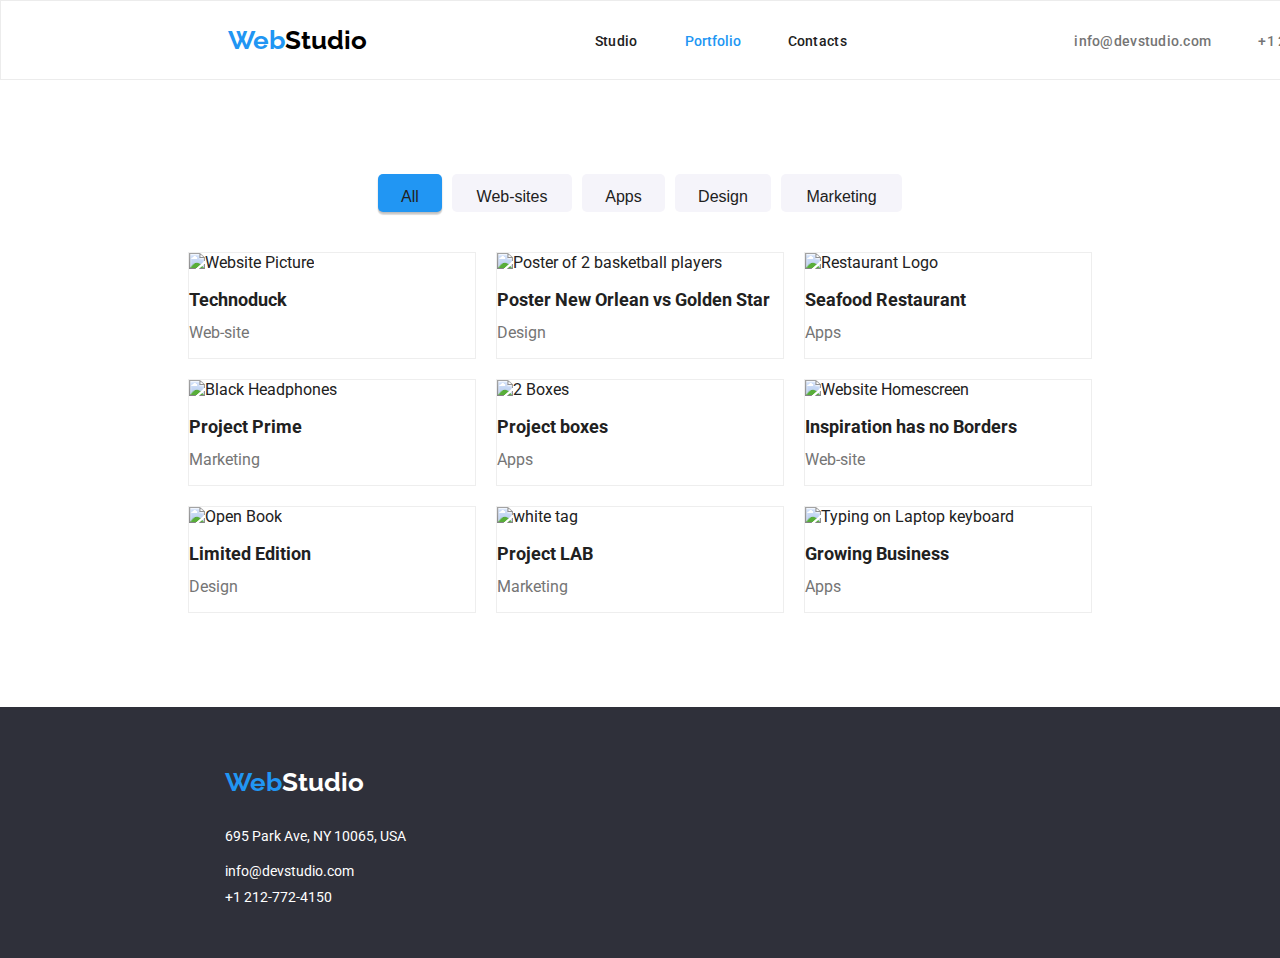
==== portofolio.html @ d912b04d "SWDRFV" ====
<!DOCTYPE html>
<html lang="en">
  <head>
    <meta charset="UTF-8" />
    <meta name="viewport" content="width=device-width, initial-scale=1.0" />
    <title>Portfolio</title>
    <link rel="stylesheet"href="./index.html"/>
    <link rel="preconnect" href="https://fonts.googleapis.com" />
    <link rel="preconnect" href="https://fonts.gstatic.com" crossorigin />
    <link
      href="https://fonts.googleapis.com/css2?family=Raleway:wght@700&family=Roboto:wght@400;500;700;900&display=swap"
      rel="stylesheet"
    />
 
    <link rel="stylesheet"href="./modern-normalize.css"/>
    <link rel="stylesheet" href="./css/styles.css" />
  </head>
  <body class="container">
    <!--Header-->
    <header class="border-header">
      <!--Logo home link-->
      <a href="index.html" class="logo"
        ><span class="logo-color">Web</span>Studio</a
      >
      <!--Website Navigation-->
      <nav>
        <ul class="header-links">
          <li><a href="./index.html" class="link2">Studio</a></li>
          <li><a href="./portfolio.html" class="link1">Portfolio</a></li>
          <li><a class="link2">Contacts</a></li>
        </ul>
      </nav>
      <!--Link to Contacts-->
      <ul class="header-contacts">
        <li class="contacts-list">
          <a href="mailto:info@devstudio.com" class="contacts2"
            >info@devstudio.com</a
          >
        </li>
        <li>
          <a href="tel:+12127724150" class="contacts2">+1 212-772-4150</a>
        </li>
      </ul>
    </header>
    <!--Main Section-->
    <main>
      <!--Buttons Section-->
     <div class="section">
        <ul class="button-list">
          <li><button type="button" class="button button-all">All</button></li>
          <li>
            <button type="button" class="button button-web-sites">
              Web-sites
            </button>
          </li>
          <li>
            <button type="button" class="button button-apps">Apps</button>
          </li>
          <li>
            <button type="button" class="button button-design">Design</button>
          </li>
          <li>
            <button type="button" class="button button-marketing">
              Marketing
            </button>
          </li>
        </ul>
      </div>
      <!--All Projects-->
     
      <div class="projects-list">
        <ul class="project">
          <li>
            <img
              width="370"
              height="294"
              src="images/img (1)squooshoptimized.jpg"
              alt="Website Picture"
            />
            <div class="left">
            <h3 class="project-title">Technoduck</h3>
            <p class="project-type">Web-site</p>
          </div>
          </li>
        </ul>

        <ul class="project">
          <li>
            <img
              width="370"
              height="294"
              src="images/img (2)squooshoptimized.jpg"
              alt="Poster of 2 basketball players"
            />
            <div class="left">
            <h3 class="project-title">Poster New Orlean vs Golden Star</h3>
            <p class="project-type">Design</p>
          </div>
          </li>
        </ul>

        <ul class="project">
          <li>
            <img
              width="370"
              height="294"
              src="images/img (3)squooshoptimized.jpg"
              alt="Restaurant Logo"
            />

            <div class="left">
            <h3 class="project-title">Seafood Restaurant</h3>
            <p class="project-type">Apps</p>
          </div>
          </li>
       
        </ul>
        <ul class="project">
          <li>
            <img
              width="370"
              height="294"
              src="images/img (4)squooshoptimized.jpg"
              alt="Black Headphones"
            />
            <div class="left">
            <h3 class="project-title">Project Prime</h3>
            <p class="project-type">Marketing</p>
          </div>
          
          </li>

        </ul>
        <ul class="project">
          <li>
            <img
              width="370"
              height="294"
              src="images/img (5)squooshoptimized.jpg"
              alt="2 Boxes"
            />
            <div class="left">
            <h3 class="project-title">Project boxes</h3>
            <p class="project-type">Apps</p>
          </div>
          </li>
        </ul>
        <ul class="project">
          <li>
            <img
              width="370"
              height="294"
              src="images/img (6)squooshoptimized.jpg"
              alt="Website Homescreen"
            />
            <div class="left">
            <h3 class="project-title">Inspiration has no Borders</h3>
            <p class="project-type">Web-site</p>
          </div>
          </li>
        </ul>
        <ul class="project">
          <li>
            <img
              width="370"
              height="294"
              src="images/img (7)squooshoptimized.jpg"
              alt="Open Book"
            />
            <div class="left">
            <h3 class="project-title">Limited Edition</h3>
            <p class="project-type">Design</p>
          </div>
          </li>
        </ul>
        <ul class="project">
          <li>
            <img
              width="370"
              height="294"
              src="images/img (8)squooshoptimized.jpg"
              alt="white tag"
            />
            <div class="left">
            <h3 class="project-title">Project LAB</h3>
            <p class="project-type">Marketing</p>
          </div>
          </li>
        </ul>
        <ul class="project">
          <li>
            <img
              width="370"
              height="294"
              src="images/img(9)squooshoptimized.jpg"
              alt="Typing on Laptop keyboard"
            />
            <div class="left">
            <h3 class="project-title">Growing Business</h3>
            <p class="project-type">Apps</p>
          </div>
          </li>
        </ul>
      </div>
    
    </main>
    <footer class="footer">
      <a href="index.html" class="logo"
        ><span class="logo-color">Web</span
        ><span class="logo-second-color">Studio</span></a
      >
      <!--Adress-->
      <address>
        <ul class="footer-contacts">
          <li class="footer-location">
            <a
              href="https://www.google.com/maps/place/695+Park+Ave,+New+York,+NY+10065,+USA/@40.7688994,-73.9676005,17z/data=!3m1!4b1!4m6!3m5!1s0x89c258ebe8836e8f:0xa007c44e7c4aa0eb!8m2!3d40.7688994!4d-73.9650256!16s%2Fg%2F11c250btd8?entry=ttu"
              class="adress location"
              >695 Park Ave, NY 10065, USA</a
            >
          </li>
          <li>
            <a href="mailto:info@devstudio.com" class="adress"
              >info@devstudio.com</a
            >
          </li>
          <li>
            <a href="tel:+12127724150" class="adress">+1 212-772-4150</a>
          </li>
        </ul>
      </address>
    </footer>
  </body>
</html>
---- css/styles.css ----
*{
    margin: 0;
    padding: 0;
    box-sizing: border-box;
  }
  .container{
    width: 100%;}
  
  :root {
      --title-color: #212121;
      --text-color: #757575;
      --background-color: #ffffff;
      --brand-color: #2196f3;
    }
    .border-header {
      border: 1px solid #ececec;
      display:flex;
      place-items: center;
      width: 1600px;
       height: 80px;
       flex-shrink: 0;
       justify-content: space-evenly;
       
    }
    /*logo*/
    .logo {
      text-decoration: none;
      color: #000;
      font-family: "Raleway";
      font-weight: 700;
      font-size: 26px;
      line-height: 1.18;
      letter-spacing: 3%;
      
  
      
    }
    .logo-color {
      color: var(--brand-color);
    }
    .logo-second-color {
      color: var(--background-color);
    }
    
    /*Body*/
    body {
      font-family: "Roboto", sans-serif;
      background-color: var(--background-color);
      color: var(--title-color);
      
    }
    /*Lists*/
    .header-links, 
    .header-contacts,
   
    .qualities-list,
    .team-list,
    .button-list,
    .projects-list > ul {
      list-style: none;
      display: flex;
      gap:47px;
    }
    
    .footer-contacts{list-style:none;}
    
    /*Links*/
    .link1 {
      text-decoration:none;
      color: var(--title-color);
      font-weight: 500;
      font-size: 14px;
      line-height: 1.18;
      letter-spacing: 2%;
      color:#2196f3;
    }
   .link2{color: #212121;
    font-size: 14px;
    font-family: Roboto;
    font-style: normal;
    font-weight: 500;
    line-height: normal;
    letter-spacing: 0.28px;
    text-decoration:none;
   }
   
    
    .contacts:hover,
    .link1:hover,
    .link2:hover,
    .contacts:focus,
    .link1:focus,
    .link2:focus {
      color: var(--brand-color);
    }
    /*Contacts*/
    .contacts1 {
    
      color: #2196F3;
      font-size: 14px;
      font-family: Roboto;
      font-style: normal;
      font-weight: 500;
      line-height: normal;
      letter-spacing: 0.28px;
      text-decoration:none;
    }
    .contacts2{
      color: #757575;
  font-size: 14px;
  font-family: Roboto;
  font-style: normal;
  font-weight: 500;
  line-height: normal;
  letter-spacing: 0.28px;
  text-decoration:none;
    }
    
    /*Main Section title + button*/
    .global-title {
      background: #2F303A;
      width: 1600px;
      height: 600px;
     flex-shrink: 0;
    display:flex;
     text-align: center;
     justify-content: center;
      align-items: center;
      flex-direction: column;
   
      
    }
    .main-title {
     color: #fff;
  /*layout*/
      display: flex;
      width: 696px;
    
      justify-content: center;
      align-items: center;
      flex-shrink: 0;
      height: 120px;
      
    
    
      
      
  /*typography*/
  color: #FFF;
  text-align: center;
  font-family: Roboto;
  font-size: 44px;
  font-style: normal;
  font-weight: 900;
  line-height: 60px;
  letter-spacing: 2.64px;
  text-transform: uppercase;
     
     
    }
    .main-button {
      /*layout*/
      width: 200px;
      height: 50px;
      flex-shrink: 0;
  
      flex-direction: column;
      text-align: center;
       display: flex;
      justify-content: center;
      align-items: center;
      font-family: Roboto;
      font-size: 16px;
      font-weight: 700;
      line-height: 30px;
      letter-spacing: 0.06em;
      text-align: center;
      border-radius: 4px;
      background: #2196F3;
      box-shadow: 0px 4px 4px 0px rgba(0, 0, 0, 0.15);
      color: #FFF;
  
      
    }
    .section{
      
     padding:94px 188px 0 188px;
     
      
      
      
  
    }
  
    /*qualities*/
    .qualities-list
      {
        display: flex;
        flex-direction:row;
        flex-wrap: nowrap;
        justify-content: space-evenly;
        align-items: center;
        align-content:space-around;
        text-align:left;
        width: 1170px;
        height: 101px;
        top: 774px;
        left: 215px;
        gap: 47px;
  
      }
  
    
    .qualities-title {
      color: #212121;
  font-family: Roboto;
  font-size: 14px;
  font-style: normal;
  font-weight: 700;
  line-height: normal;
  letter-spacing: 3%;
  text-transform: uppercase;
    
    
  
    }
    .qualities-content {
      color: #757575;
      font-size: 14px;
      line-height: 1.72;
      letter-spacing: 3%;
      font-family: Roboto;
     font-style: normal;
     font-weight: 400;
  
  
    }
    
    /*What we do*/
    .images{
      margin-top:47px;
     margin-right: 25px;
   
  }
  
  
    .title-what-we-do {
      font-weight: 700;
      font-size: 36px;
      line-height: 1.18;
      letter-spacing: 3%;
      text-align: center;
     
    }
    /*Our Team*/
    .title-our-team {
      font-weight: 700;
      font-size: 36px;
      line-height: 1.18;
      letter-spacing: 3%;
      text-align: center;
    }
    .team-list {
      color: var(--title-color);
    }
    .our-team-member {
      font-weight: 500;
      font-size: 16px;
      line-height: 1.18;
      letter-spacing: 3%;
      text-align: center;
      padding-top:20px;
      padding-bottom: 15px;
    }
    .our-team-jobs {
      color: var(--text-color);
      font-size: 16px;
      line-height: 1.18;
      letter-spacing: 3%;
      text-align: center;
     
    }
    .team-member{
      
    
      margin-top:47px;
      
      text-align: center;
      
      width: 270px;
      height: 368px;
      flex-shrink: 0;
      border-radius: 0px 0px 4px 4px;
      background: #FFF;
  
  /* material shadow v1 */
  box-shadow: 0px 2px 1px 0px rgba(0, 0, 0, 0.20), 0px 1px 1px 0px rgba(0, 0, 0, 0.14), 0px 1px 3px 0px rgba(0, 0, 0, 0.12);
    }
   
    .section-bg{
     width: 1600px;
     height: 648px;
     flex-shrink: 0;
     background: #F5F4FA;
     flex-direction: column;
     text-align: center;
      display: flex;
     justify-content: center;
     align-items: center;
     margin-top: 94px;
    }
    
  
    /*Portfolio page*/
    /*Buttons*/
    .button {
      background-color: #f5f4fa;
      color: var(--title-color);
      cursor: pointer;
      font-weight: 500;
      font-size: 16px;
      line-height: 1.625;
      text-align: center;
     
    }
    
    .button-all {
      width: 64px;
      height: 38px;
      flex-shrink: 0;
  
      border-radius: 4px;
      background: #2196F3;
     
  
  /* shadow-middle */
  box-shadow: 0px 2px 2px 0px rgba(0, 0, 0, 0.12), 0px 1px 2px 0px rgba(0, 0, 0, 0.08), 0px 3px 1px 0px rgba(0, 0, 0, 0.10);
    }
    .button-web-sites {
      width: 120px;
      height: 38px;
    }
    .button-apps {
      width: 83px;
      height: 38px;
    }
    .button-design {
      width: 96px;
      height: 38px;
    }
    .button-container{
      display:flex;
      justify-content: center;
      
    }
    .button-list{
      display:flex;
      gap:10px;
      justify-content: center;
    }
    .button{
      padding:10px 20px;
      border:none;
      border-radius:5px;
    }
    .button-marketing {
      width: 121px;
      height: 38px;
    }
    .button:hover,
    .button:focus {
      background-color: var(--brand-color);
      color: var(--background-color);
    }
    /* Projects */
    
    .project {
      border: 1px solid #eee;
      display:grid;
      grid-template-columns: repeat(3,1fr);
      grid-gap:20px;
      
  
      
      
     
    }
  .left{
    text-align:left;
    display:flex;
    flex-direction: column;
    padding-top: 10px;
    padding-bottom: 10px;
  }
  
    
    .project-title {
      font-weight: 700;
      font-size: 18px;
      line-height: 2;
      letter-spacing: 6%;
     
      
  
    }
    .project-type {
      color: var(--text-color);
      font-size: 16px;
      line-height: 1.88;
      letter-spacing: 3%;
      
    }
    .projects-list{
      display:grid;
      grid-template-rows: repeat(3,1fr);
      grid-template-columns: repeat(3,1fr);
      grid-gap:20px;
  
      padding-top: 40px;
      padding-bottom: 94px;
      padding-left:188px;
      padding-right: 188px;
      
  
     
    }
   
    
    /*Footer*/
    .footer {
      background-color: #2f303a;
      width: 1600px;
      height: 251px;
      flex-shrink: 0;
      padding-left: 225px;
      padding-top: 60px;
      
    }
    .footer-contacts {
      font-size: 14px;
      line-height: 1.18;
      letter-spacing: 3%;
      padding-top: 20px;
    
      
    }
    .footer-location {
      font-size: 14px;
      line-height: 1.14;
      letter-spacing: 3%;
      padding-bottom: 10px;
     
     
    }
    /*Footer Adress*/
    .adress {
      color: rgba(255, 255, 255, 0.6);
      text-decoration: none;
      font-size: 14px;
      line-height: 1.14;
      letter-spacing: 3%;
      color: #FFF;
      font-family: Roboto;
      font-style: normal;
       font-weight: 400;
       display: flex;
       width: 207px;
       height: 16px;
       flex-direction: column;
       flex-shrink: 0;
       margin-top: 10px;
  
    }
    .location {
      color: var(--background-color);
      line-height: 1.18;
    }
    
    .adress:hover,
    .adress:focus {
      color: var(--brand-color);
    }
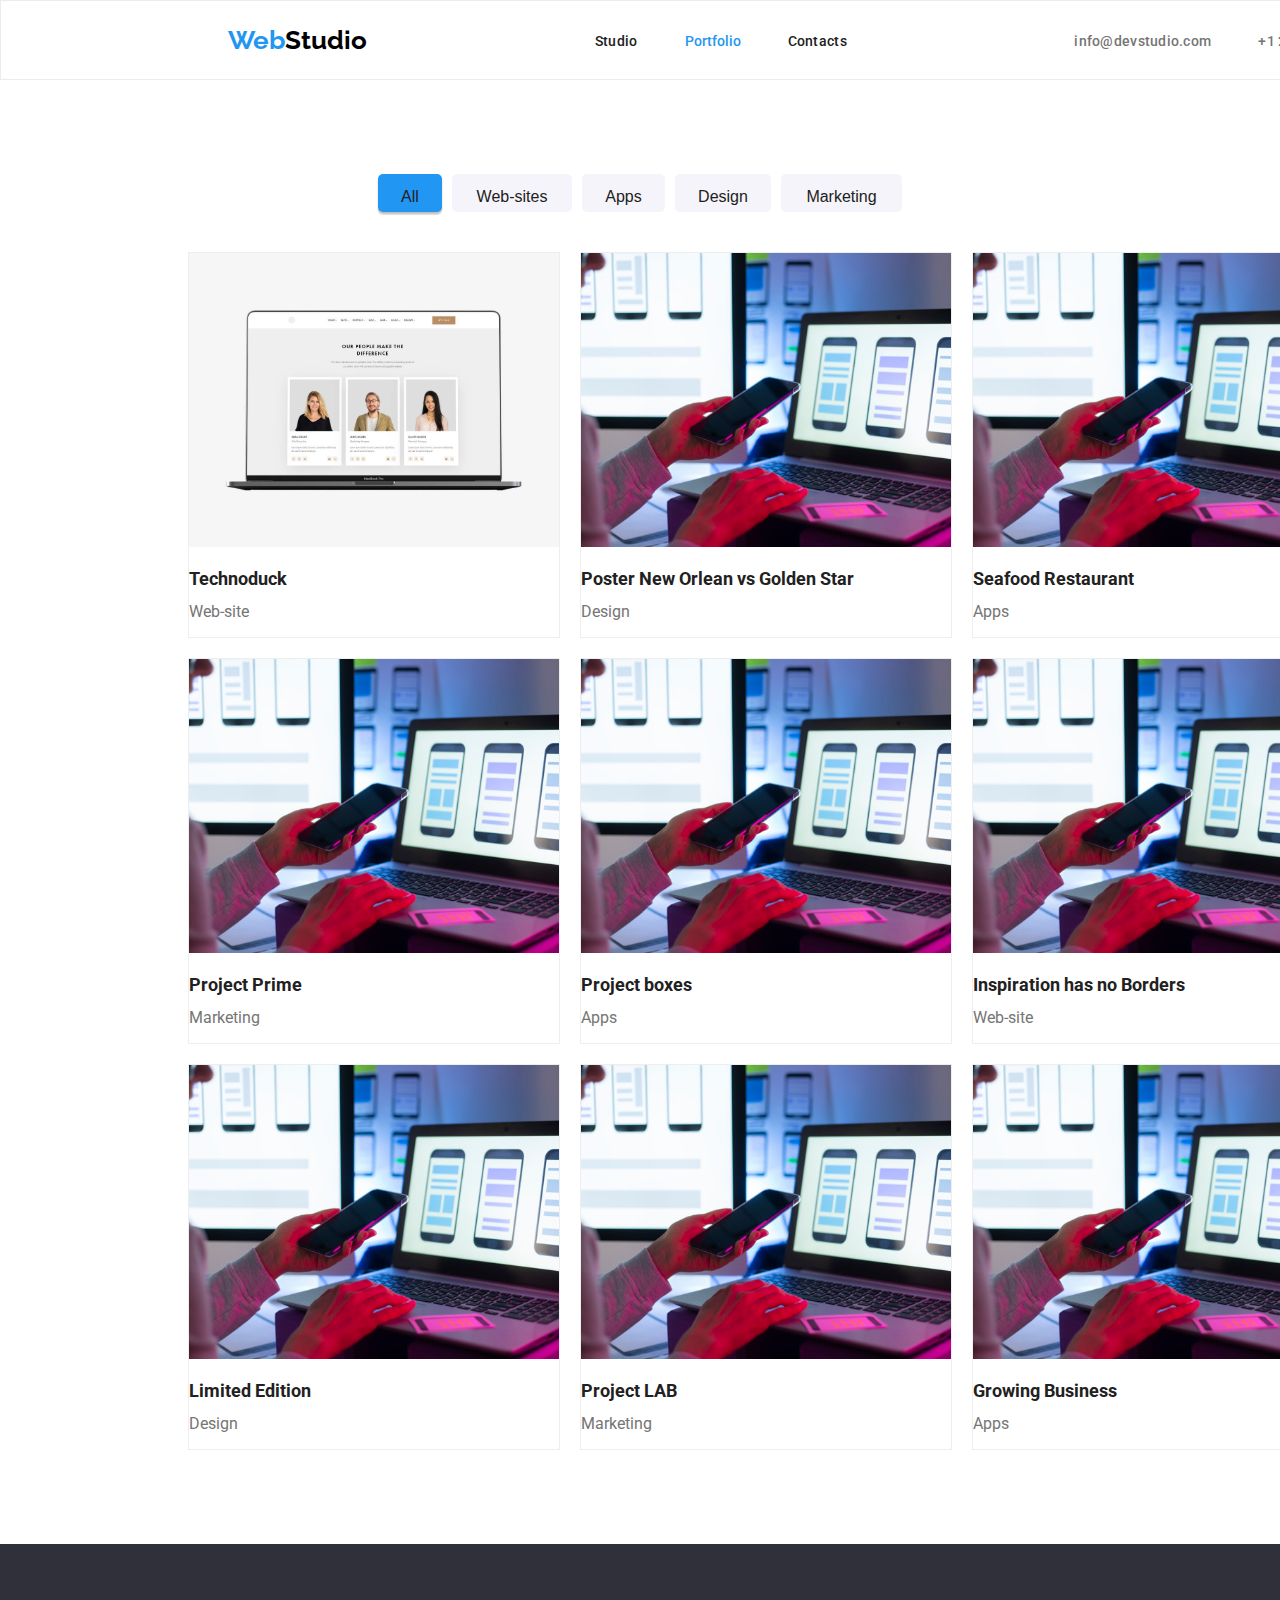
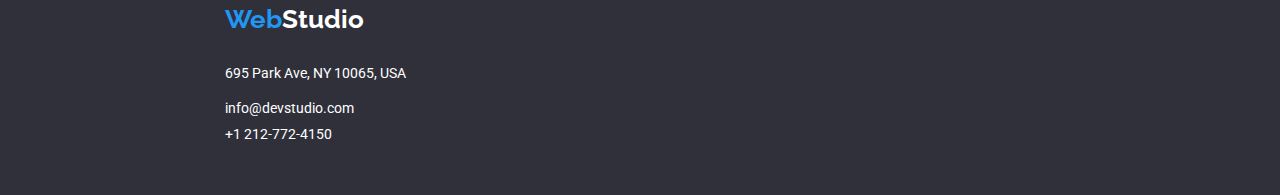
==== commit 49fa04c7: "gnt" ====
--- a/portofolio.html
+++ b/portofolio.html
@@ -74,7 +74,7 @@
             <img
               width="370"
               height="294"
-              src="images/img (1)squooshoptimized.jpg"
+              src="img/img (7).svg"
               alt="Website Picture"
             />
             <div class="left">
@@ -89,7 +89,7 @@
             <img
               width="370"
               height="294"
-              src="images/img (2)squooshoptimized.jpg"
+              src="img/img (1).svg"
               alt="Poster of 2 basketball players"
             />
             <div class="left">
@@ -104,7 +104,7 @@
             <img
               width="370"
               height="294"
-              src="images/img (3)squooshoptimized.jpg"
+              src="img/img (1).svg"
               alt="Restaurant Logo"
             />
 
@@ -120,7 +120,7 @@
             <img
               width="370"
               height="294"
-              src="images/img (4)squooshoptimized.jpg"
+              src="img/img (1).svg"
               alt="Black Headphones"
             />
             <div class="left">
@@ -136,7 +136,7 @@
             <img
               width="370"
               height="294"
-              src="images/img (5)squooshoptimized.jpg"
+              src="img/img (1).svg"
               alt="2 Boxes"
             />
             <div class="left">
@@ -150,7 +150,7 @@
             <img
               width="370"
               height="294"
-              src="images/img (6)squooshoptimized.jpg"
+              src="img/img (1).svg"
               alt="Website Homescreen"
             />
             <div class="left">
@@ -164,7 +164,7 @@
             <img
               width="370"
               height="294"
-              src="images/img (7)squooshoptimized.jpg"
+              src="img/img (1).svg"
               alt="Open Book"
             />
             <div class="left">
@@ -178,7 +178,7 @@
             <img
               width="370"
               height="294"
-              src="images/img (8)squooshoptimized.jpg"
+              src="img/img (1).svg"
               alt="white tag"
             />
             <div class="left">
@@ -192,7 +192,7 @@
             <img
               width="370"
               height="294"
-              src="images/img(9)squooshoptimized.jpg"
+              src="img/img (1).svg"
               alt="Typing on Laptop keyboard"
             />
             <div class="left">
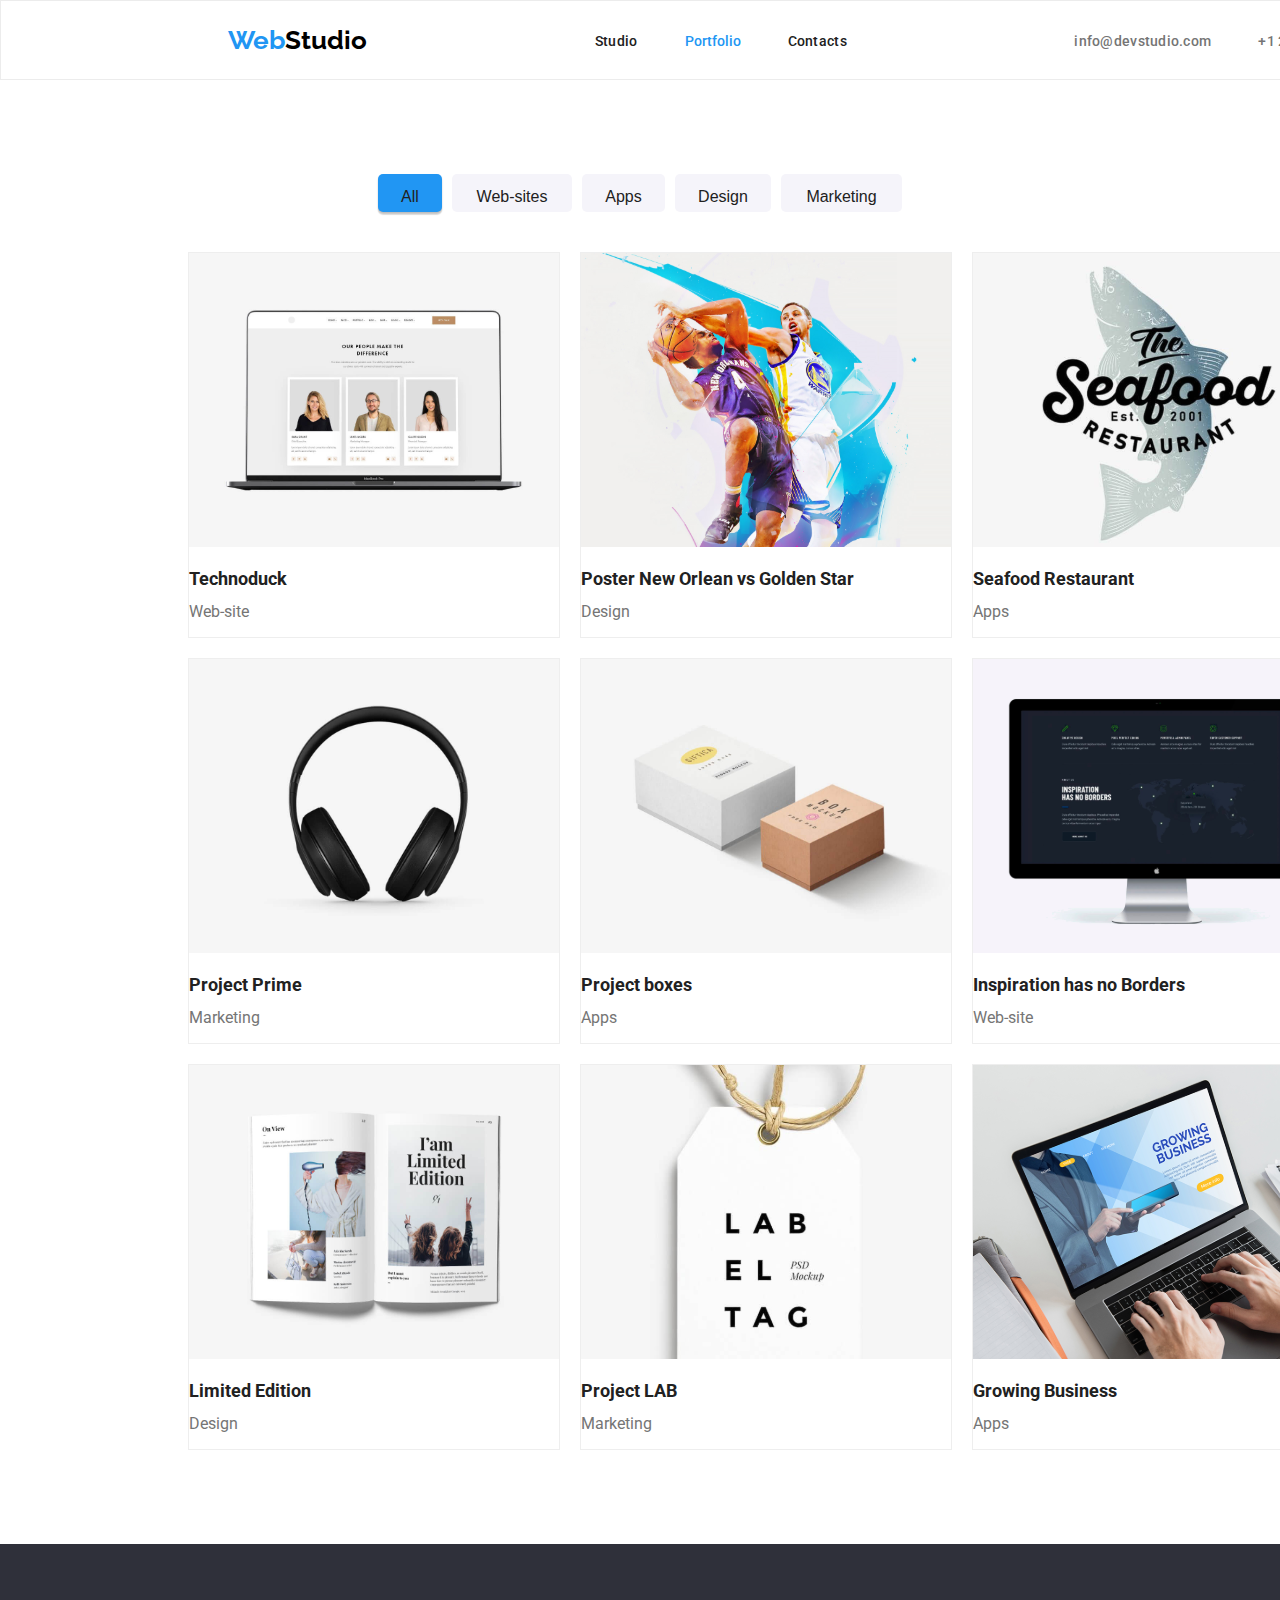
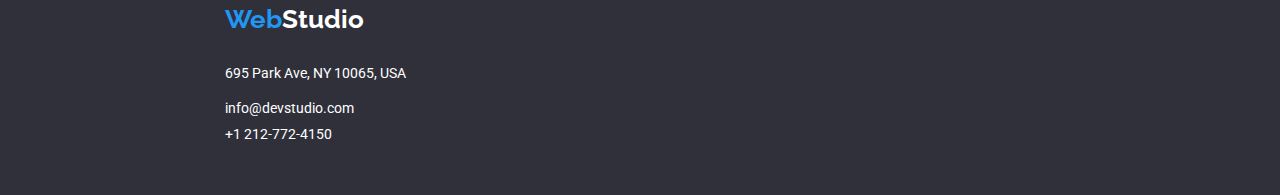
==== commit 9403967f: "rh" ====
--- a/portofolio.html
+++ b/portofolio.html
@@ -89,7 +89,7 @@
             <img
               width="370"
               height="294"
-              src="img/img (1).svg"
+              src="img/img (8).svg"
               alt="Poster of 2 basketball players"
             />
             <div class="left">
@@ -104,7 +104,7 @@
             <img
               width="370"
               height="294"
-              src="img/img (1).svg"
+              src="img/img (9).svg"
               alt="Restaurant Logo"
             />
 
@@ -120,7 +120,7 @@
             <img
               width="370"
               height="294"
-              src="img/img (1).svg"
+              src="img/img (10).svg"
               alt="Black Headphones"
             />
             <div class="left">
@@ -136,7 +136,7 @@
             <img
               width="370"
               height="294"
-              src="img/img (1).svg"
+              src="img/img (11).svg"
               alt="2 Boxes"
             />
             <div class="left">
@@ -150,7 +150,7 @@
             <img
               width="370"
               height="294"
-              src="img/img (1).svg"
+              src="img/img (12).svg"
               alt="Website Homescreen"
             />
             <div class="left">
@@ -164,7 +164,7 @@
             <img
               width="370"
               height="294"
-              src="img/img (1).svg"
+              src="img/img (13).svg"
               alt="Open Book"
             />
             <div class="left">
@@ -178,7 +178,7 @@
             <img
               width="370"
               height="294"
-              src="img/img (1).svg"
+              src="img/img (14).svg"
               alt="white tag"
             />
             <div class="left">
@@ -192,7 +192,7 @@
             <img
               width="370"
               height="294"
-              src="img/img (1).svg"
+              src="img/img (15).svg"    
               alt="Typing on Laptop keyboard"
             />
             <div class="left">
